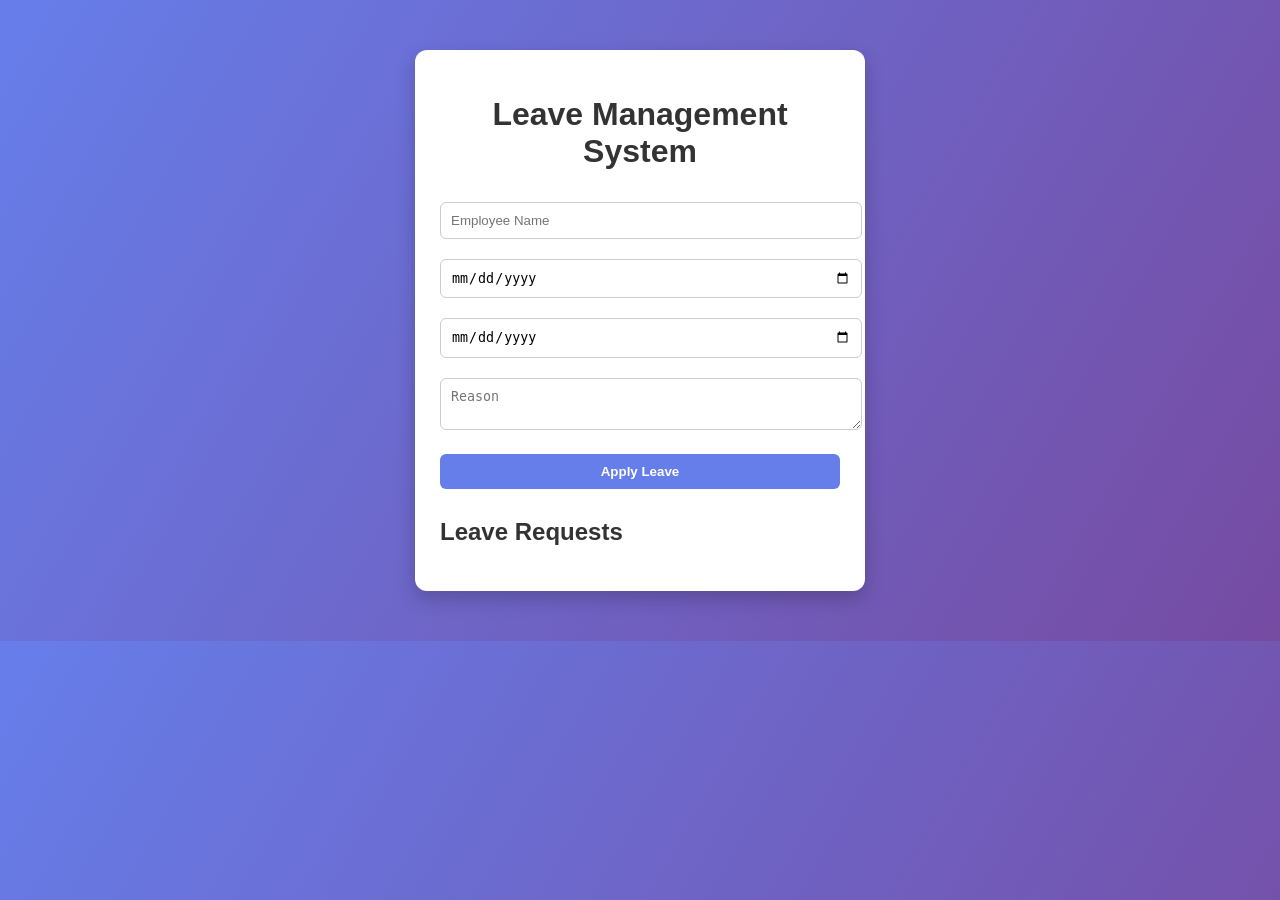
==== frontend/index.html @ cb5a6c45 "Initial project commit" ====
<!DOCTYPE html>
<html lang="en">
<head>
    <meta charset="UTF-8">
    <title>Leave Management System</title>
    <link rel="stylesheet" href="style.css">
</head>
<body>

<div class="container">
    <h1>Leave Management System</h1>

    <form id="leaveForm">
        <input type="text" id="name" placeholder="Employee Name" required>
        <input type="date" id="fromDate" required>
        <input type="date" id="toDate" required>
        <textarea id="reason" placeholder="Reason"></textarea>
        <button type="submit">Apply Leave</button>
    </form>

    <h2>Leave Requests</h2>
    <ul id="leaveList"></ul>
</div>

<script src="script.js"></script>
</body>
</html>
---- frontend/style.css ----
body {
    font-family: Arial, sans-serif;
    background: linear-gradient(120deg, #667eea, #764ba2);
    margin: 0;
    color: #333;
}

.container {
    width: 400px;
    margin: 50px auto;
    background: white;
    padding: 25px;
    border-radius: 12px;
    box-shadow: 0 8px 20px rgba(0,0,0,0.2);
}

h1 {
    text-align: center;
}

input, textarea, button {
    width: 100%;
    margin: 10px 0;
    padding: 10px;
    border-radius: 6px;
    border: 1px solid #ccc;
}

button {
    background: #667eea;
    color: white;
    border: none;
    font-weight: bold;
    cursor: pointer;
}

button:hover {
    background: #5a67d8;
}

ul {
    list-style: none;
    padding: 0;
}

li {
    background: #f1f1f1;
    margin: 8px 0;
    padding: 10px;
    border-radius: 6px;
}
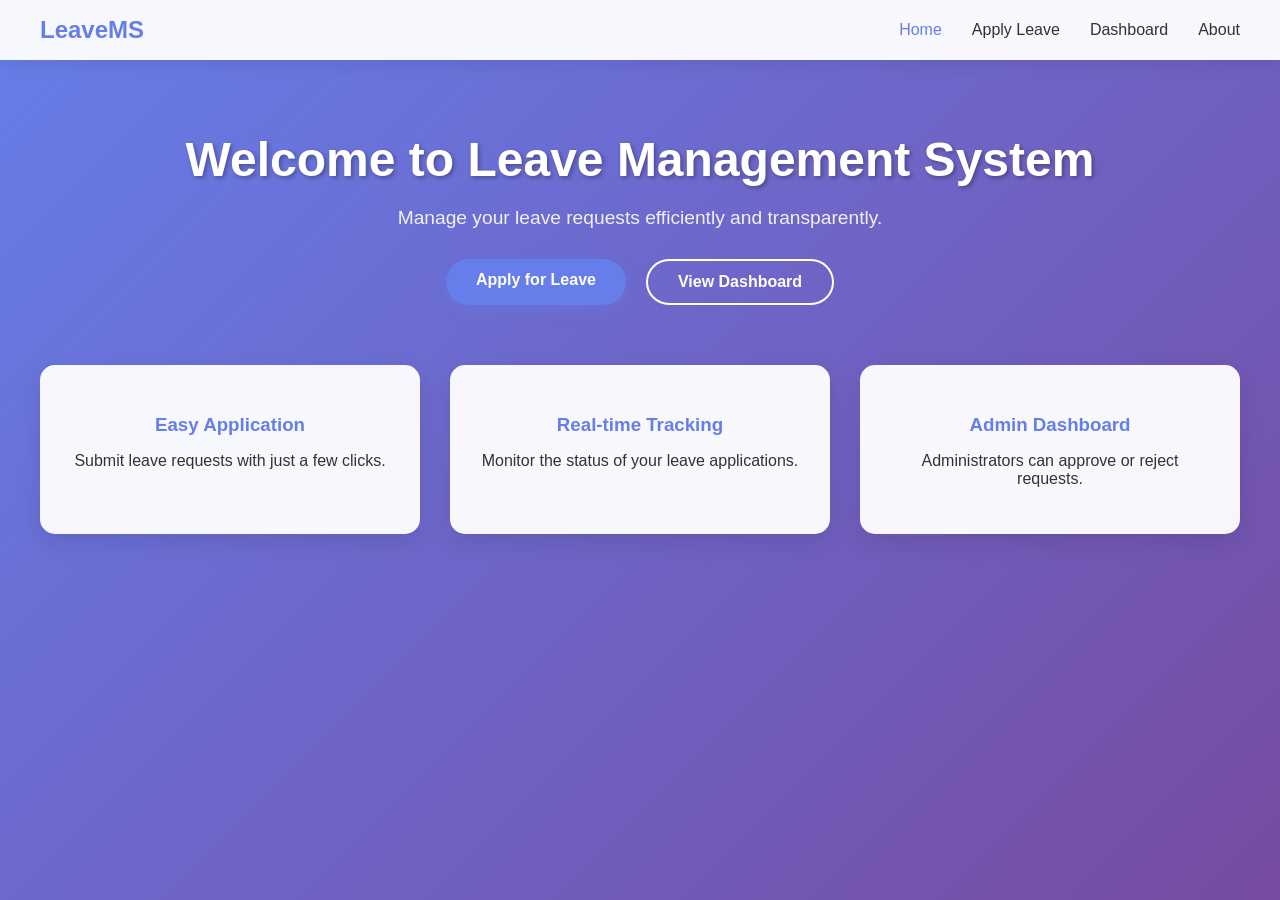
==== commit b34c4b19: "Update project files" ====
--- a/frontend/index.html
+++ b/frontend/index.html
@@ -2,24 +2,47 @@
 <html lang="en">
 <head>
     <meta charset="UTF-8">
-    <title>Leave Management System</title>
+    <title>Leave Management System - Home</title>
     <link rel="stylesheet" href="style.css">
 </head>
 <body>
 
+<nav class="navbar">
+    <div class="nav-container">
+        <h2 class="nav-logo">LeaveMS</h2>
+        <ul class="nav-menu">
+            <li><a href="/" class="active">Home</a></li>
+            <li><a href="/apply">Apply Leave</a></li>
+            <li><a href="/dashboard">Dashboard</a></li>
+            <li><a href="/about">About</a></li>
+        </ul>
+    </div>
+</nav>
+
 <div class="container">
-    <h1>Leave Management System</h1>
+    <div class="hero">
+        <h1>Welcome to Leave Management System</h1>
+        <p>Manage your leave requests efficiently and transparently.</p>
+        <div class="hero-buttons">
+            <a href="/apply" class="btn-primary">Apply for Leave</a>
+            <a href="/dashboard" class="btn-secondary">View Dashboard</a>
+        </div>
+    </div>
 
-    <form id="leaveForm">
-        <input type="text" id="name" placeholder="Employee Name" required>
-        <input type="date" id="fromDate" required>
-        <input type="date" id="toDate" required>
-        <textarea id="reason" placeholder="Reason"></textarea>
-        <button type="submit">Apply Leave</button>
-    </form>
-
-    <h2>Leave Requests</h2>
-    <ul id="leaveList"></ul>
+    <div class="features">
+        <div class="feature-card">
+            <h3>Easy Application</h3>
+            <p>Submit leave requests with just a few clicks.</p>
+        </div>
+        <div class="feature-card">
+            <h3>Real-time Tracking</h3>
+            <p>Monitor the status of your leave applications.</p>
+        </div>
+        <div class="feature-card">
+            <h3>Admin Dashboard</h3>
+            <p>Administrators can approve or reject requests.</p>
+        </div>
+    </div>
 </div>
 
 <script src="script.js"></script>
--- a/frontend/style.css
+++ b/frontend/style.css
@@ -1,51 +1,395 @@
 body {
-    font-family: Arial, sans-serif;
-    background: linear-gradient(120deg, #667eea, #764ba2);
+    font-family: 'Segoe UI', Tahoma, Geneva, Verdana, sans-serif;
+    background: linear-gradient(135deg, #667eea 0%, #764ba2 100%);
     margin: 0;
     color: #333;
-}
-
+    min-height: 100vh;
+}
+
+/* Navigation */
+.navbar {
+    background: rgba(255, 255, 255, 0.95);
+    backdrop-filter: blur(10px);
+    box-shadow: 0 2px 20px rgba(0, 0, 0, 0.1);
+    position: sticky;
+    top: 0;
+    z-index: 1000;
+}
+
+.nav-container {
+    max-width: 1200px;
+    margin: 0 auto;
+    padding: 0 20px;
+    display: flex;
+    justify-content: space-between;
+    align-items: center;
+    height: 60px;
+}
+
+.nav-logo {
+    color: #667eea;
+    margin: 0;
+    font-weight: bold;
+}
+
+.nav-menu {
+    display: flex;
+    list-style: none;
+    margin: 0;
+    padding: 0;
+    gap: 30px;
+}
+
+.nav-menu a {
+    text-decoration: none;
+    color: #333;
+    font-weight: 500;
+    transition: color 0.3s ease;
+}
+
+.nav-menu a:hover,
+.nav-menu a.active {
+    color: #667eea;
+}
+
+/* Container */
 .container {
-    width: 400px;
-    margin: 50px auto;
+    max-width: 1200px;
+    margin: 0 auto;
+    padding: 40px 20px;
+}
+
+/* Hero Section */
+.hero {
+    text-align: center;
+    color: white;
+    margin-bottom: 60px;
+}
+
+.hero h1 {
+    font-size: 3em;
+    margin-bottom: 20px;
+    text-shadow: 2px 2px 4px rgba(0, 0, 0, 0.3);
+}
+
+.hero p {
+    font-size: 1.2em;
+    margin-bottom: 30px;
+    opacity: 0.9;
+}
+
+.hero-buttons {
+    display: flex;
+    gap: 20px;
+    justify-content: center;
+    flex-wrap: wrap;
+}
+
+.btn-primary, .btn-secondary {
+    display: inline-block;
+    padding: 12px 30px;
+    border-radius: 25px;
+    text-decoration: none;
+    font-weight: bold;
+    transition: all 0.3s ease;
+    text-align: center;
+}
+
+.btn-primary {
+    background: #667eea;
+    color: white;
+    box-shadow: 0 4px 15px rgba(102, 126, 234, 0.4);
+}
+
+.btn-primary:hover {
+    background: #5a67d8;
+    transform: translateY(-2px);
+    box-shadow: 0 6px 20px rgba(102, 126, 234, 0.6);
+}
+
+.btn-secondary {
+    background: transparent;
+    color: white;
+    border: 2px solid white;
+}
+
+.btn-secondary:hover {
     background: white;
+    color: #667eea;
+}
+
+/* Features */
+.features {
+    display: grid;
+    grid-template-columns: repeat(auto-fit, minmax(250px, 1fr));
+    gap: 30px;
+    margin-bottom: 60px;
+}
+
+.feature-card {
+    background: rgba(255, 255, 255, 0.95);
+    padding: 30px;
+    border-radius: 15px;
+    text-align: center;
+    box-shadow: 0 8px 25px rgba(0, 0, 0, 0.1);
+    transition: transform 0.3s ease;
+}
+
+.feature-card:hover {
+    transform: translateY(-5px);
+}
+
+.feature-card h3 {
+    color: #667eea;
+    margin-bottom: 15px;
+}
+
+/* Form Styles */
+.form-container {
+    background: rgba(255, 255, 255, 0.95);
+    padding: 40px;
+    border-radius: 15px;
+    box-shadow: 0 8px 25px rgba(0, 0, 0, 0.1);
+    margin-bottom: 30px;
+}
+
+.form-group {
+    margin-bottom: 20px;
+}
+
+.form-group label {
+    display: block;
+    margin-bottom: 8px;
+    font-weight: 600;
+    color: #555;
+}
+
+input, textarea, button {
+    width: 100%;
+    padding: 12px;
+    border-radius: 8px;
+    border: 2px solid #e1e5e9;
+    font-size: 16px;
+    transition: border-color 0.3s ease;
+}
+
+input:focus, textarea:focus {
+    outline: none;
+    border-color: #667eea;
+    box-shadow: 0 0 0 3px rgba(102, 126, 234, 0.1);
+}
+
+textarea {
+    resize: vertical;
+    min-height: 100px;
+}
+
+button {
+    background: #667eea;
+    color: white;
+    border: none;
+    font-weight: bold;
+    cursor: pointer;
+    transition: all 0.3s ease;
+}
+
+button:hover {
+    background: #5a67d8;
+    transform: translateY(-2px);
+}
+
+/* Success Message */
+.success-message {
+    background: #d4edda;
+    color: #155724;
+    padding: 15px;
+    border-radius: 8px;
+    border: 1px solid #c3e6cb;
+    margin-top: 20px;
+}
+
+/* Dashboard Stats */
+.dashboard-stats {
+    display: grid;
+    grid-template-columns: repeat(auto-fit, minmax(200px, 1fr));
+    gap: 20px;
+    margin-bottom: 40px;
+}
+
+.stat-card {
+    background: rgba(255, 255, 255, 0.95);
     padding: 25px;
     border-radius: 12px;
-    box-shadow: 0 8px 20px rgba(0,0,0,0.2);
-}
-
-h1 {
     text-align: center;
-}
-
-input, textarea, button {
-    width: 100%;
-    margin: 10px 0;
-    padding: 10px;
-    border-radius: 6px;
-    border: 1px solid #ccc;
-}
-
-button {
+    box-shadow: 0 4px 15px rgba(0, 0, 0, 0.1);
+}
+
+.stat-card h3 {
+    margin: 0 0 10px 0;
+    color: #666;
+    font-size: 0.9em;
+}
+
+.stat-card span {
+    font-size: 2.5em;
+    font-weight: bold;
+    color: #667eea;
+}
+
+/* Filter Buttons */
+.filter-buttons {
+    display: flex;
+    gap: 10px;
+    margin-bottom: 30px;
+    flex-wrap: wrap;
+}
+
+.filter-btn {
+    padding: 8px 16px;
+    border: 2px solid #667eea;
+    background: transparent;
+    color: #667eea;
+    border-radius: 20px;
+    cursor: pointer;
+    transition: all 0.3s ease;
+}
+
+.filter-btn:hover,
+.filter-btn.active {
     background: #667eea;
     color: white;
-    border: none;
-    font-weight: bold;
-    cursor: pointer;
-}
-
-button:hover {
-    background: #5a67d8;
-}
-
-ul {
+}
+
+/* Leave List */
+.leave-list {
     list-style: none;
     padding: 0;
 }
 
-li {
-    background: #f1f1f1;
-    margin: 8px 0;
-    padding: 10px;
-    border-radius: 6px;
+.leave-list li {
+    background: rgba(255, 255, 255, 0.95);
+    margin: 15px 0;
+    padding: 20px;
+    border-radius: 10px;
+    box-shadow: 0 4px 15px rgba(0, 0, 0, 0.1);
+    transition: transform 0.3s ease;
+}
+
+.leave-list li:hover {
+    transform: translateY(-2px);
+}
+
+.leave-list li.approved {
+    border-left: 5px solid #28a745;
+}
+
+.leave-list li.rejected {
+    border-left: 5px solid #dc3545;
+}
+
+.leave-list li.pending {
+    border-left: 5px solid #ffc107;
+}
+
+/* About Page */
+.about-content {
+    background: rgba(255, 255, 255, 0.95);
+    padding: 40px;
+    border-radius: 15px;
+    box-shadow: 0 8px 25px rgba(0, 0, 0, 0.1);
+}
+
+.about-section {
+    margin-bottom: 40px;
+}
+
+.about-section h2 {
+    color: #667eea;
+    margin-bottom: 20px;
+}
+
+.about-section ul {
+    padding-left: 20px;
+}
+
+.about-section li {
+    margin-bottom: 8px;
+}
+
+/* Status Badges */
+.status-badge {
+    display: inline-block;
+    padding: 4px 8px;
+    border-radius: 12px;
+    font-size: 0.8em;
+    font-weight: bold;
+    text-transform: uppercase;
+}
+
+.status-pending {
+    background: #fff3cd;
+    color: #856404;
+}
+
+.status-approved {
+    background: #d4edda;
+    color: #155724;
+}
+
+.status-rejected {
+    background: #f8d7da;
+    color: #721c24;
+}
+
+/* Action Buttons */
+.action-buttons {
+    margin-top: 10px;
+    display: flex;
+    gap: 10px;
+}
+
+.approve-btn, .reject-btn {
+    padding: 6px 12px;
+    border: none;
+    border-radius: 4px;
+    cursor: pointer;
+    font-size: 0.9em;
+    font-weight: bold;
+    transition: all 0.3s ease;
+}
+
+.approve-btn {
+    background: #28a745;
+    color: white;
+}
+
+.approve-btn:hover {
+    background: #218838;
+}
+
+.reject-btn {
+    background: #dc3545;
+    color: white;
+}
+
+.reject-btn:hover {
+    background: #c82333;
+}
+
+/* Leave Item Layout */
+.leave-header {
+    display: flex;
+    justify-content: space-between;
+    align-items: center;
+    margin-bottom: 8px;
+}
+
+.leave-dates {
+    color: #666;
+    margin-bottom: 8px;
+}
+
+.leave-reason {
+    color: #888;
+}
 }
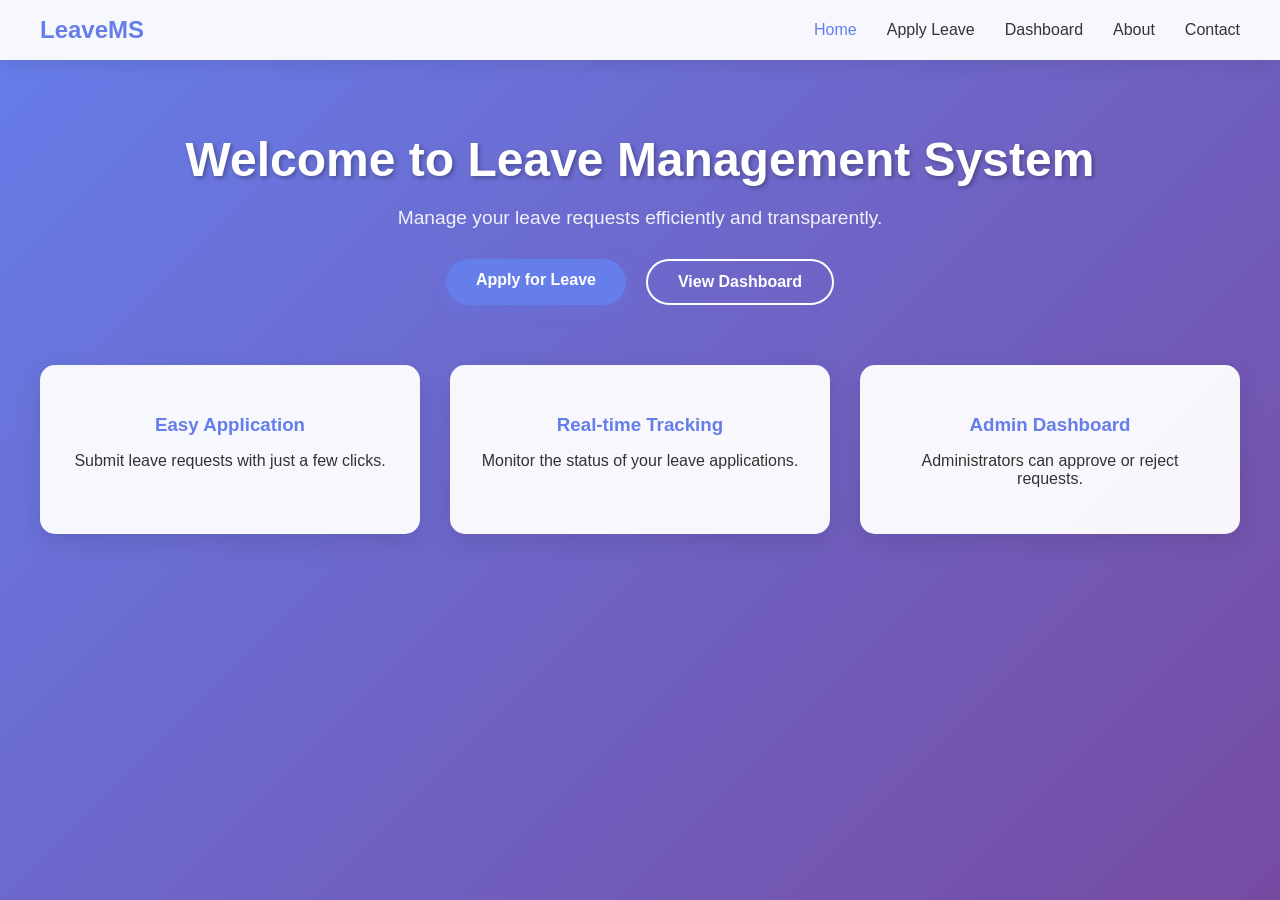
==== commit 78e91424: "Add Contact page and update navigation" ====
--- a/frontend/index.html
+++ b/frontend/index.html
@@ -15,6 +15,7 @@
             <li><a href="/apply">Apply Leave</a></li>
             <li><a href="/dashboard">Dashboard</a></li>
             <li><a href="/about">About</a></li>
+            <li><a href="/contact">Contact</a></li>
         </ul>
     </div>
 </nav>
--- a/frontend/style.css
+++ b/frontend/style.css
@@ -392,4 +392,311 @@
 .leave-reason {
     color: #888;
 }
+
+/* ==================== TOAST NOTIFICATIONS ==================== */
+
+@keyframes slideIn {
+    from {
+        transform: translateX(400px);
+        opacity: 0;
+    }
+    to {
+        transform: translateX(0);
+        opacity: 1;
+    }
+}
+
+@keyframes slideOut {
+    from {
+        transform: translateX(0);
+        opacity: 1;
+    }
+    to {
+        transform: translateX(400px);
+        opacity: 0;
+    }
+}
+
+.toast-container {
+    position: fixed;
+    top: 20px;
+    right: 20px;
+    z-index: 10000;
+}
+
+.toast {
+    background: white;
+    border-radius: 8px;
+    box-shadow: 0 4px 20px rgba(0, 0, 0, 0.15);
+    margin-bottom: 10px;
+    animation: slideIn 0.3s ease forwards;
+    display: flex;
+    align-items: center;
+    gap: 15px;
+    padding: 15px;
+    min-width: 300px;
+}
+
+.toast-success {
+    border-left: 4px solid #28a745;
+}
+
+.toast-success .toast-message {
+    color: #155724;
+}
+
+.toast-error {
+    border-left: 4px solid #dc3545;
+}
+
+.toast-error .toast-message {
+    color: #721c24;
+}
+
+.toast-info {
+    border-left: 4px solid #667eea;
+}
+
+.toast-info .toast-message {
+    color: #004085;
+}
+
+.toast-content {
+    display: flex;
+    align-items: center;
+    justify-content: space-between;
+    width: 100%;
+    gap: 10px;
+}
+
+.toast-message {
+    flex-grow: 1;
+    font-weight: 500;
+}
+
+.toast-close {
+    background: none;
+    border: none;
+    color: #999;
+    font-size: 24px;
+    cursor: pointer;
+    padding: 0;
+    width: 24px;
+    height: 24px;
+    display: flex;
+    align-items: center;
+    justify-content: center;
+    transition: color 0.2s ease;
+}
+
+.toast-close:hover {
+    color: #333;
+}
+
+/* ==================== LEAVE CARD STYLES ==================== */
+
+.leave-card {
+    background: rgba(255, 255, 255, 0.95);
+    border-radius: 10px;
+    box-shadow: 0 4px 15px rgba(0, 0, 0, 0.1);
+    overflow: hidden;
+    margin-bottom: 15px;
+    transition: all 0.3s ease;
+    border-left: 4px solid #999;
+}
+
+.leave-card:hover {
+    transform: translateY(-2px);
+    box-shadow: 0 6px 20px rgba(0, 0, 0, 0.15);
+}
+
+.leave-card.status-pending {
+    border-left: 4px solid #ffc107;
+}
+
+.leave-card.status-approved {
+    border-left: 4px solid #28a745;
+}
+
+.leave-card.status-rejected {
+    border-left: 4px solid #dc3545;
+}
+
+.leave-card-header {
+    padding: 15px 20px;
+    display: flex;
+    justify-content: space-between;
+    align-items: center;
+    background: linear-gradient(135deg, rgba(102, 126, 234, 0.05) 0%, rgba(118, 75, 162, 0.05) 100%);
+    border-bottom: 1px solid #eee;
+}
+
+.leave-card-header h3 {
+    margin: 0;
+    color: #333;
+    font-size: 1.1em;
+}
+
+.leave-card-header .status-badge {
+    margin-left: 15px;
+}
+
+.status-badge {
+    display: inline-block;
+    padding: 6px 12px;
+    border-radius: 12px;
+    font-size: 0.75em;
+    font-weight: 600;
+    text-transform: uppercase;
+    letter-spacing: 0.5px;
+}
+
+.status-badge.pending {
+    background: #fff3cd;
+    color: #856404;
+}
+
+.status-badge.approved {
+    background: #d4edda;
+    color: #155724;
+}
+
+.status-badge.rejected {
+    background: #f8d7da;
+    color: #721c24;
+}
+
+.leave-card-body {
+    padding: 20px;
+}
+
+.leave-card-body p {
+    margin: 8px 0;
+    color: #555;
+}
+
+.leave-card-body strong {
+    color: #333;
+}
+
+.small-text {
+    font-size: 0.9em;
+    color: #999;
+    margin-top: 10px !important;
+}
+
+/* ==================== MANAGER DASHBOARD ==================== */
+
+.manager-card {
+    position: relative;
+}
+
+.manager-card .leave-card-header {
+    display: flex;
+    justify-content: space-between;
+    align-items: flex-start;
+    gap: 15px;
+}
+
+.manager-card .leave-card-header div {
+    flex-grow: 1;
+}
+
+.employee-email {
+    margin: 5px 0 0 0;
+    font-size: 0.9em;
+    color: #666;
+}
+
+.action-buttons {
+    padding: 15px 20px;
+    display: flex;
+    gap: 10px;
+    border-top: 1px solid #eee;
+    background: #f9f9f9;
+}
+
+.btn-approve, .btn-reject {
+    flex: 1;
+    padding: 10px 16px;
+    border: none;
+    border-radius: 6px;
+    cursor: pointer;
+    font-size: 0.95em;
+    font-weight: 600;
+    transition: all 0.3s ease;
+    text-transform: uppercase;
+    letter-spacing: 0.5px;
+}
+
+.btn-approve {
+    background: #28a745;
+    color: white;
+}
+
+.btn-approve:hover {
+    background: #218838;
+    transform: translateY(-2px);
+    box-shadow: 0 4px 12px rgba(40, 167, 69, 0.3);
+}
+
+.btn-approve:active {
+    transform: translateY(0);
+}
+
+.btn-reject {
+    background: #dc3545;
+    color: white;
+}
+
+.btn-reject:hover {
+    background: #c82333;
+    transform: translateY(-2px);
+    box-shadow: 0 4px 12px rgba(220, 53, 69, 0.3);
+}
+
+.btn-reject:active {
+    transform: translateY(0);
+}
+
+.manager-list {
+    padding: 0;
+}
+
+/* ==================== RESPONSIVE ==================== */
+
+@media (max-width: 768px) {
+    .toast-container {
+        left: 10px;
+        right: 10px;
+        top: 10px;
+    }
+
+    .toast {
+        min-width: auto;
+        max-width: 100%;
+    }
+
+    .leave-card-header {
+        flex-direction: column;
+        align-items: flex-start;
+    }
+
+    .status-badge {
+        margin-left: 0;
+        margin-top: 10px;
+    }
+
+    .action-buttons {
+        flex-direction: column;
+    }
+
+    .btn-approve, .btn-reject {
+        width: 100%;
+    }
+
+    .dashboard-stats {
+        grid-template-columns: repeat(2, 1fr);
+    }
+}
 }
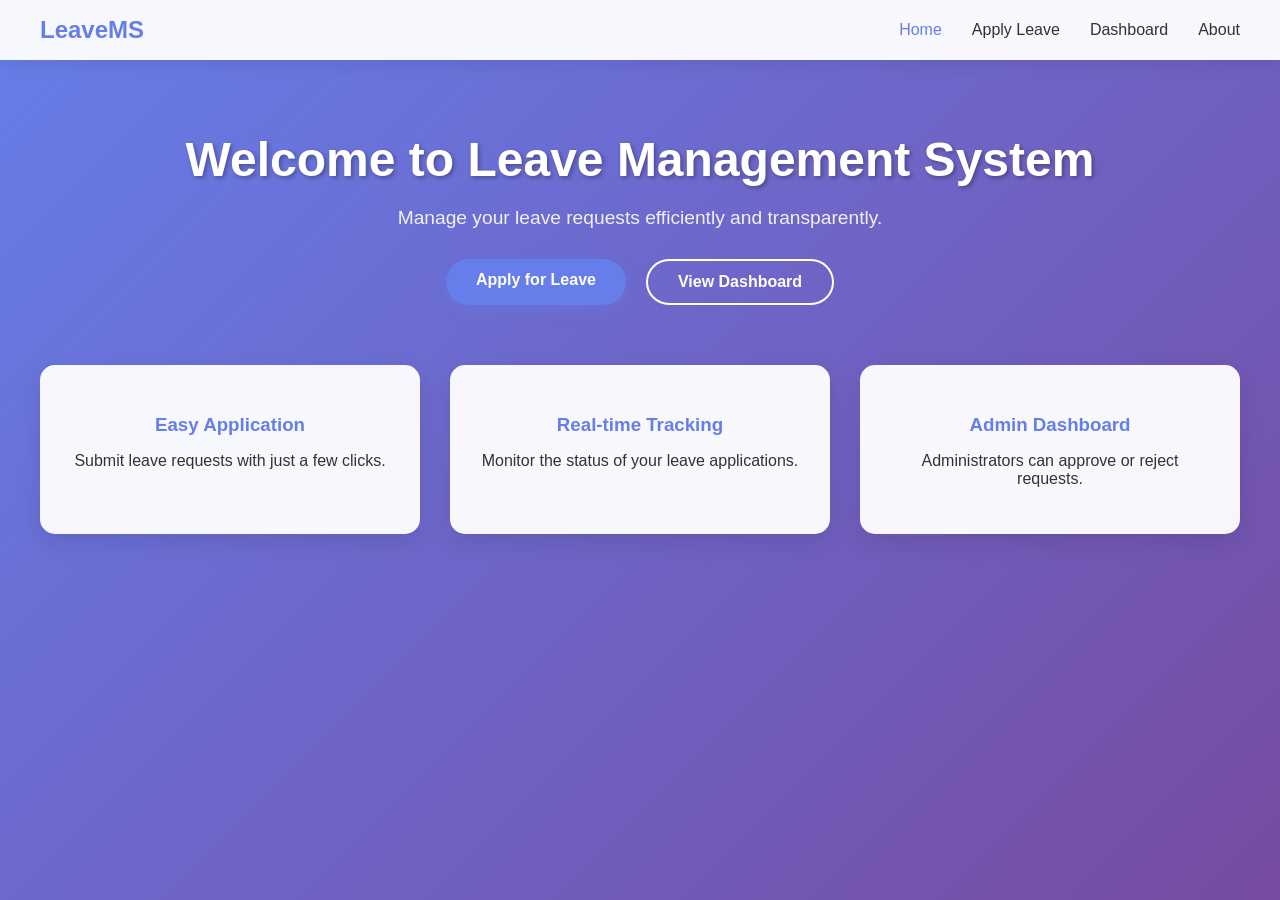
==== commit 71a236fb: "Revert "Add Contact page and update navigation" This reverts commit 78e91424853a13590bbb4ff3494c50ff" ====
--- a/frontend/index.html
+++ b/frontend/index.html
@@ -15,7 +15,6 @@
             <li><a href="/apply">Apply Leave</a></li>
             <li><a href="/dashboard">Dashboard</a></li>
             <li><a href="/about">About</a></li>
-            <li><a href="/contact">Contact</a></li>
         </ul>
     </div>
 </nav>
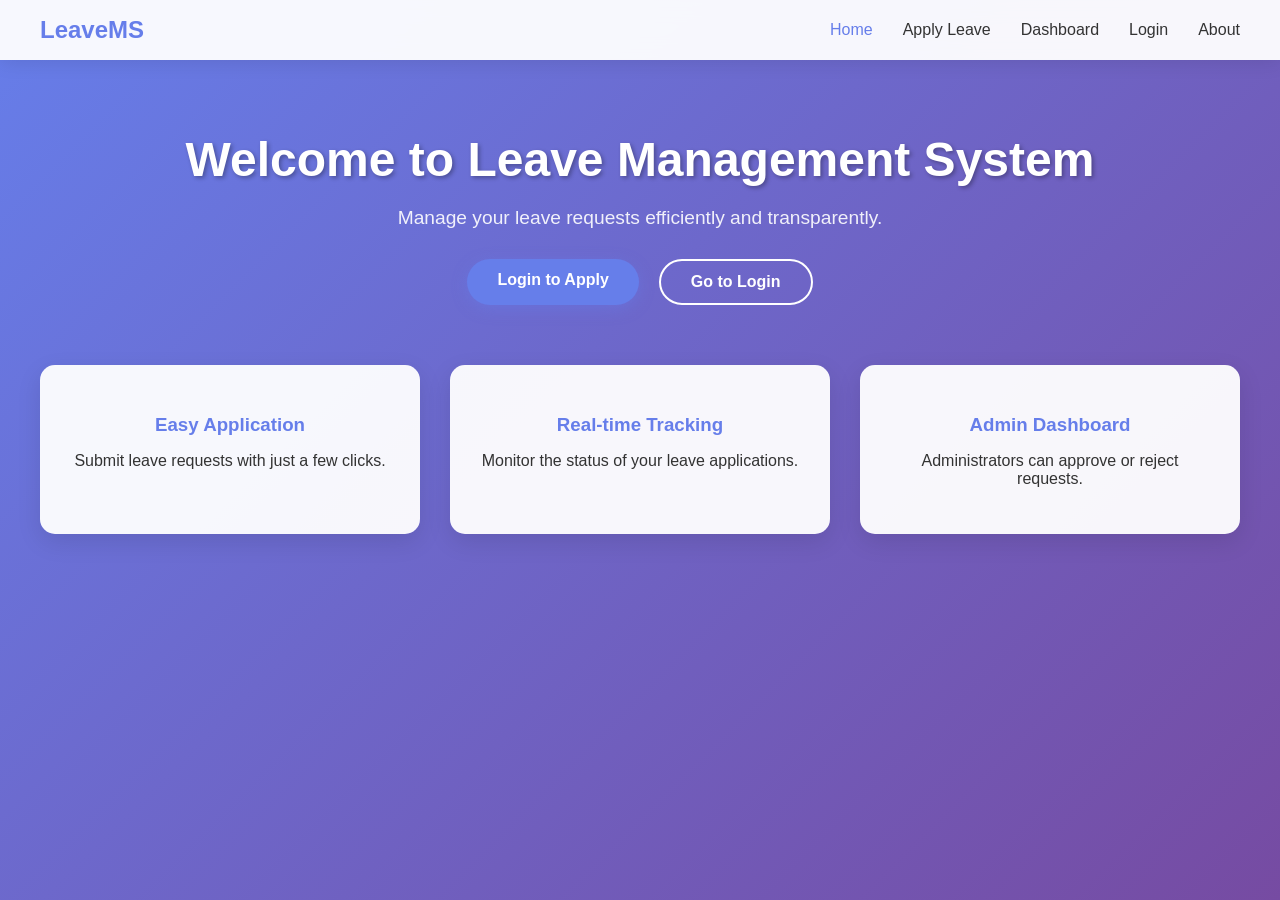
==== commit b4b9952a: "Require login on apply page, add home login link, and fix auth flow" ====
--- a/frontend/index.html
+++ b/frontend/index.html
@@ -14,6 +14,7 @@
             <li><a href="/" class="active">Home</a></li>
             <li><a href="/apply">Apply Leave</a></li>
             <li><a href="/dashboard">Dashboard</a></li>
+            <li><a href="/login.html">Login</a></li>
             <li><a href="/about">About</a></li>
         </ul>
     </div>
@@ -24,8 +25,8 @@
         <h1>Welcome to Leave Management System</h1>
         <p>Manage your leave requests efficiently and transparently.</p>
         <div class="hero-buttons">
-            <a href="/apply" class="btn-primary">Apply for Leave</a>
-            <a href="/dashboard" class="btn-secondary">View Dashboard</a>
+            <a href="/login.html" class="btn-primary">Login to Apply</a>
+            <a href="/login.html" class="btn-secondary">Go to Login</a>
         </div>
     </div>
 
